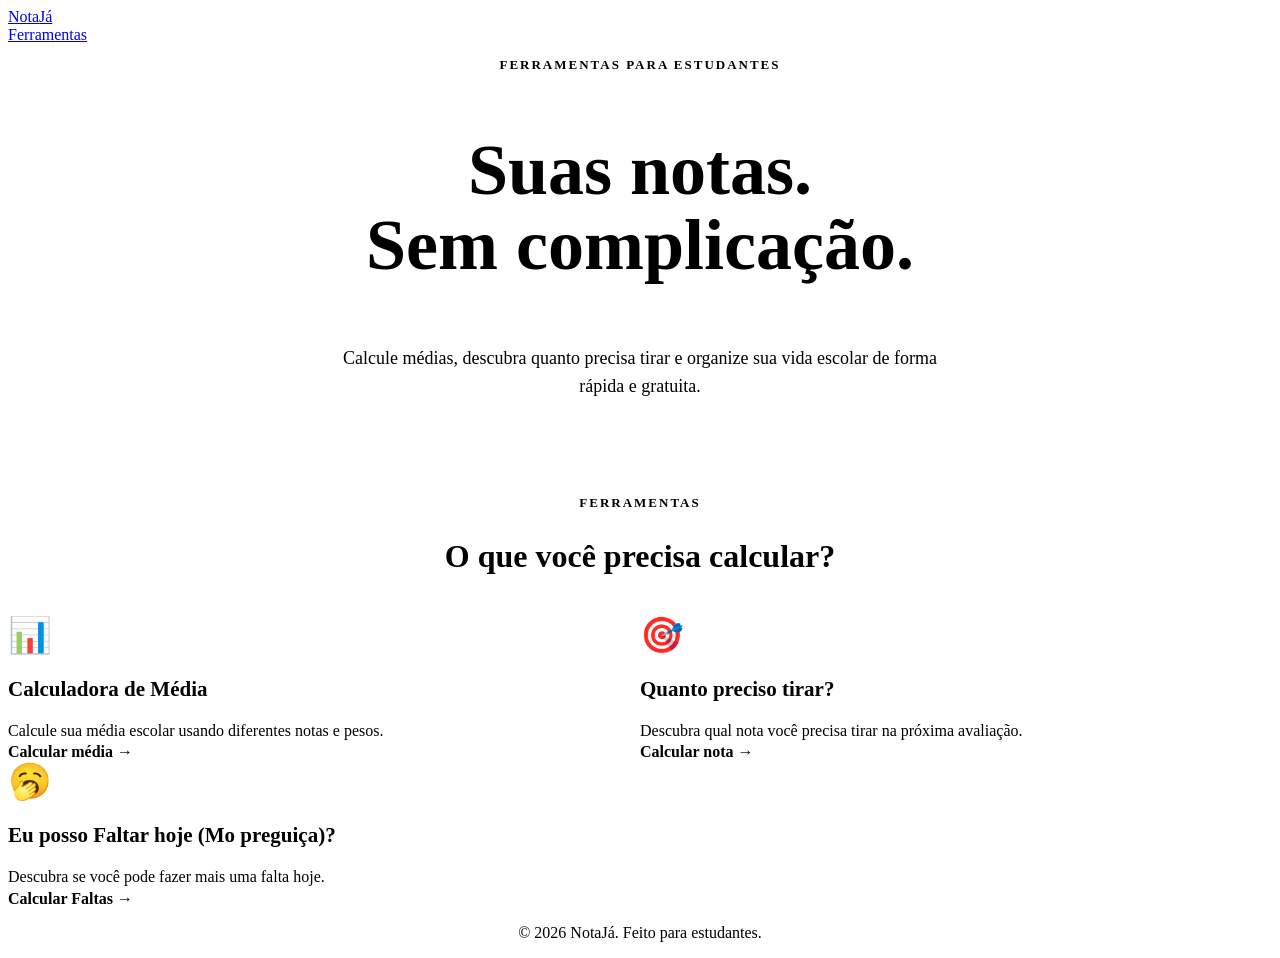
==== index.html @ c806bbd1 "Adicionando as Formas de calculo" ====
<!DOCTYPE html>
<html lang="pt-BR">

<head>

    <meta charset="UTF-8">

    <meta name="viewport" content="width=device-width, initial-scale=1.0">

    <meta name="description"
        content="NotaJá: ferramentas gratuitas para estudantes calcularem médias, descobrirem notas necessárias e acompanharem seu desempenho escolar.">

    <title>NotaJá | Calculadoras para Estudantes</title>

    <link rel="stylesheet" href="./css/global.css">
    <link rel="stylesheet" href="./CSS/home.css">

</head>

<body>

    <header class="cabecalho">

        <a href="index.html" class="logo">
            Nota<span>Já</span>
        </a>

        <nav>
            <a href="#ferramentas">Ferramentas</a>
        </nav>

    </header>


    <main>

        <section class="hero">

            <div class="hero-conteudo">

                <p class="subtitulo">
                    FERRAMENTAS PARA ESTUDANTES
                </p>

                <h1>
                    Suas notas.
                    <br>
                    <span>Sem complicação.</span>
                </h1>

                <p class="descricao">
                    Calcule médias, descubra quanto precisa tirar
                    e organize sua vida escolar de forma rápida e gratuita.
                </p>

                <a href="#ferramentas" class="botao-principal">
                    Ver ferramentas
                </a>

            </div>

        </section>


        <section id="ferramentas" class="ferramentas">

            <div class="titulo-secao">

                <p>FERRAMENTAS</p>

                <h2>
                    O que você precisa calcular?
                </h2>

            </div>


            <div class="cards">

                <a href="ferramentas/media.html" class="card">

                    <div class="icone">
                        📊
                    </div>

                    <h3>
                        Calculadora de Média
                    </h3>

                    <p>
                        Calcule sua média escolar usando
                        diferentes notas e pesos.
                    </p>

                    <span class="card-link">
                        Calcular média →
                    </span>

                </a>


                <a href="ferramentas/nota_necessaria.html" class="card">

                    <div class="icone">
                        🎯
                    </div>

                    <h3>
                        Quanto preciso tirar?
                    </h3>

                    <p>
                        Descubra qual nota você precisa
                        tirar na próxima avaliação.
                    </p>

                    <span class="card-link">
                        Calcular nota →
                    </span>

                </a>

                <a href="ferramentas/faltas.html" class="card">

                    <div class="icone">
                        🥱
                    </div>

                    <h3>
                        Eu posso Faltar hoje (Mo preguiça)?
                    </h3>

                    <p>
                        Descubra se você pode fazer mais uma falta hoje.
                    </p>

                    <span class="card-link">
                        Calcular Faltas →
                    </span>

                </a>

            </div>

        </section>

    </main>


    <footer class="rodape">

        <p>
            © 2026 NotaJá. Feito para estudantes.
        </p>

    </footer>


    <script src="js/home.js"></script>

</body>

</html>
---- CSS/home.css ----
/* =========================
   HERO
========================= */

.hero {
    padding: 80px var(--espaco-medio) 100px;

    text-align: center;
}


.hero-conteudo {
    max-width: 750px;

    margin: 0 auto;
}


.subtitulo {
    color: var(--cor-principal);

    font-size: 13px;

    font-weight: bold;

    letter-spacing: 2px;

    margin-bottom: 15px;
}


.hero h1 {
    font-size: clamp(42px, 7vw, 72px);

    line-height: 1.05;

    color: var(--cor-texto);
}


.hero h1 span {
    color: var(--cor-principal);
}


.hero .descricao {
    max-width: 600px;

    margin: 25px auto 35px;

    font-size: 18px;

    line-height: 1.6;

    color: var(--cor-texto-secundario);
}


/* =========================
   BOTÃO PRINCIPAL
========================= */

.botao-principal {
    display: inline-block;

    padding: 14px 25px;

    background: var(--cor-principal);

    color: white;

    text-decoration: none;

    border-radius: var(--raio-pequeno);

    font-weight: bold;

    transition: 0.2s;
}


.botao-principal:hover {
    background: var(--cor-principal-hover);

    transform: translateY(-2px);
}


/* =========================
   SEÇÃO DE FERRAMENTAS
========================= */

.ferramentas {
    max-width: var(--largura-site);

    margin: 0 auto;

    padding: 30px var(--espaco-medio) 100px;
}


.titulo-secao {
    text-align: center;

    margin-bottom: 40px;
}


.titulo-secao p {
    color: var(--cor-principal);

    font-size: 13px;

    font-weight: bold;

    letter-spacing: 2px;

    margin-bottom: 8px;
}


.titulo-secao h2 {
    font-size: 32px;

    color: var(--cor-texto);
}


/* =========================
   CARDS
========================= */

.cards {
    display: grid;

    grid-template-columns: repeat(2, 1fr);

    gap: var(--espaco-medio);
}


.card {
    padding: var(--espaco-grande);

    background: var(--cor-fundo-card);

    border: 1px solid var(--cor-borda);

    border-radius: var(--raio-medio);

    text-decoration: none;

    color: inherit;

    transition: 0.2s;
}


.card:hover {
    transform: translateY(-4px);

    box-shadow: var(--sombra-hover);
}


.icone {
    font-size: 35px;

    margin-bottom: var(--espaco-medio);
}


.card h3 {
    font-size: 21px;

    color: var(--cor-texto);

    margin-bottom: var(--espaco-pequeno);
}


.card p {
    color: var(--cor-texto-secundario);

    line-height: 1.6;

    margin-bottom: var(--espaco-medio);
}


.card-link {
    color: var(--cor-principal);

    font-weight: bold;
}


/* =========================
   RODAPÉ
========================= */

.rodape {
    padding: var(--espaco-grande) var(--espaco-medio);

    text-align: center;

    border-top: 1px solid var(--cor-borda);

    color: var(--cor-texto-secundario);
}


/* =========================
   RESPONSIVIDADE DA HOME
========================= */

@media (max-width: 650px) {

    .hero {
        padding-top: 50px;
    }

    .cards {
        grid-template-columns: 1fr;
    }

}
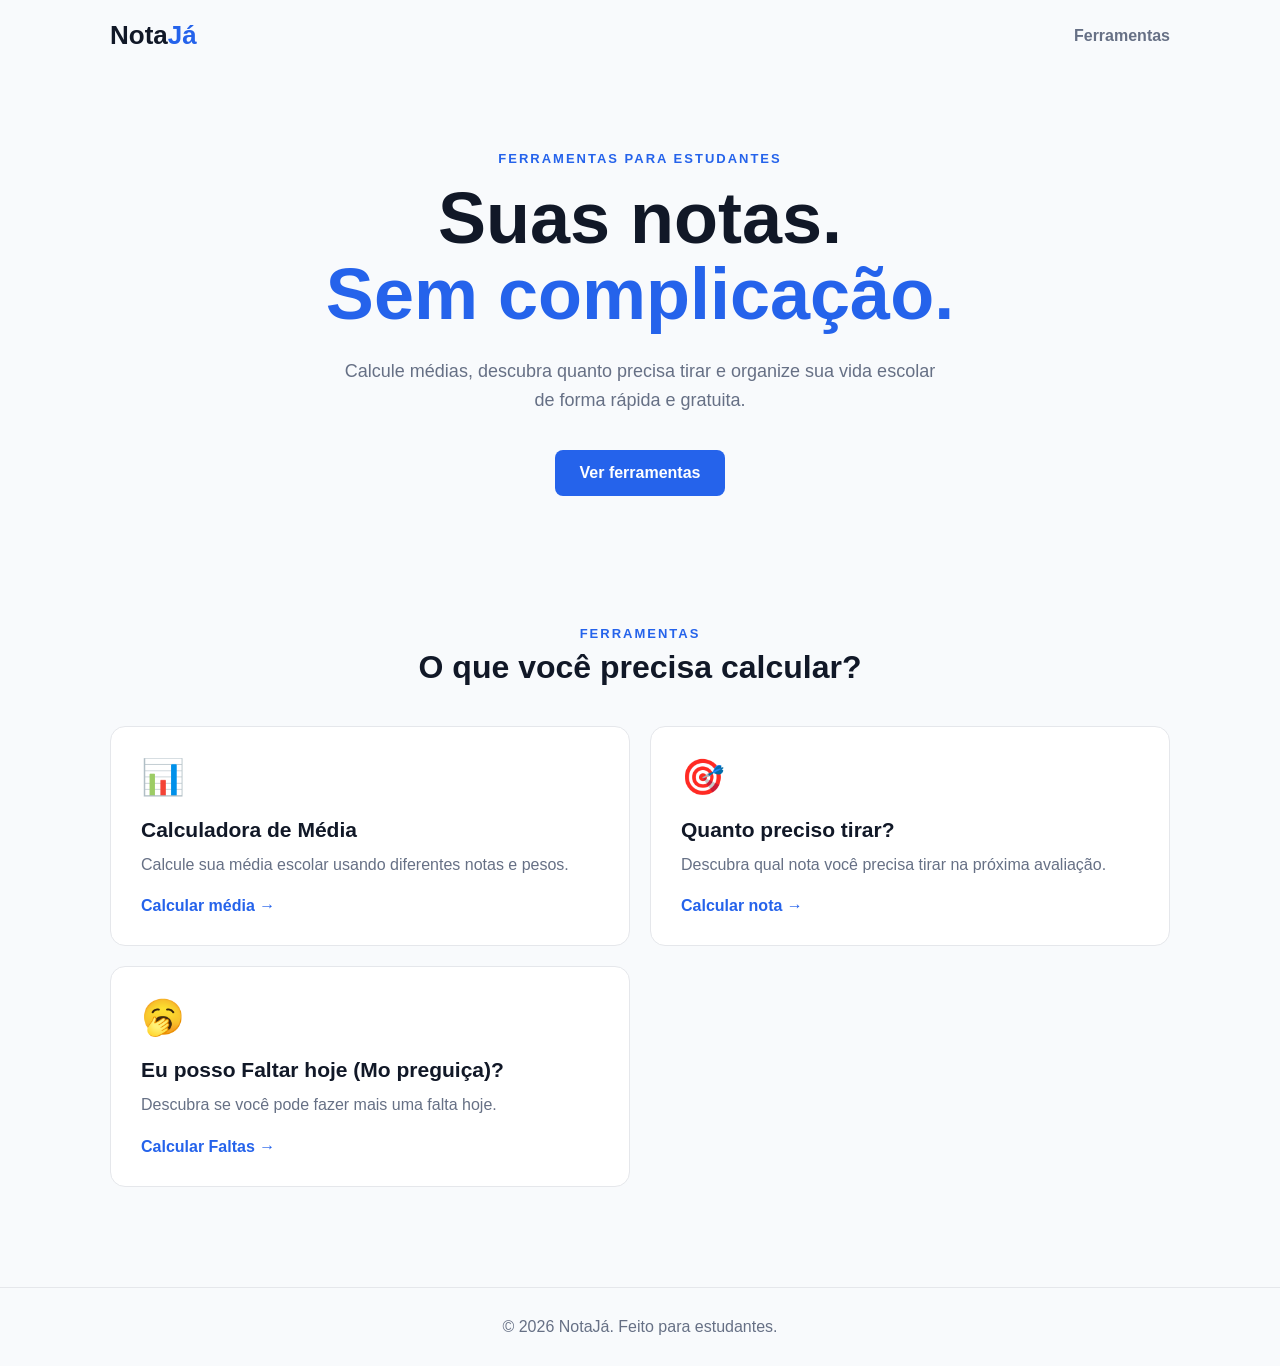
==== commit eed40496: "Arrumandos link, e adicionando tags" ====
--- a/index.html
+++ b/index.html
@@ -2,6 +2,22 @@
 <html lang="pt-BR">
 
 <head>
+
+    <!-- Google Analytics -->
+
+    <script async src="https://www.googletagmanager.com/gtag/js?id=G-QHRTS9RKL6"></script>
+
+    <script>
+        window.dataLayer = window.dataLayer || [];
+
+        function gtag() {
+            dataLayer.push(arguments);
+        }
+
+        gtag('js', new Date());
+
+        gtag('config', 'G-QHRTS9RKL6');
+    </script>
 
     <meta charset="UTF-8">
 
@@ -12,7 +28,7 @@
 
     <title>NotaJá | Calculadoras para Estudantes</title>
 
-    <link rel="stylesheet" href="./css/global.css">
+    <link rel="stylesheet" href="./CSS/global.css">
     <link rel="stylesheet" href="./CSS/home.css">
 
 </head>
--- a/CSS/global.css
+++ b/CSS/global.css
@@ -0,0 +1,516 @@
+/* =========================
+   VARIÁVEIS DO NOTAJÁ
+========================= */
+
+:root {
+
+    /* Cores */
+    --cor-principal: #2563eb;
+    --cor-principal-hover: #1d4ed8;
+
+    --cor-texto: #111827;
+    --cor-texto-secundario: #667085;
+
+    --cor-fundo: #f8fafc;
+    --cor-fundo-card: #ffffff;
+
+    --cor-borda: #e5e7eb;
+    --cor-input-borda: #d0d5dd;
+
+    --cor-sucesso: #16a34a;
+    --cor-erro: #dc2626;
+
+
+    /* Tipografia */
+    --fonte-principal: Arial, sans-serif;
+
+    --tamanho-texto: 16px;
+    --tamanho-texto-pequeno: 14px;
+    --tamanho-texto-grande: 20px;
+
+    --tamanho-logo: 26px;
+
+
+    /* Espaçamentos */
+    --espaco-pequeno: 10px;
+    --espaco-medio: 20px;
+    --espaco-grande: 30px;
+
+
+    /* Bordas */
+    --raio-pequeno: 8px;
+    --raio-medio: 15px;
+
+
+    /* Sombras */
+    --sombra-card: 0 5px 20px rgba(0, 0, 0, 0.08);
+    --sombra-hover: 0 10px 30px rgba(0, 0, 0, 0.08);
+
+
+    /* Larguras */
+    --largura-site: 1100px;
+    --largura-ferramenta: 500px;
+}
+
+
+/* =========================
+   RESET
+========================= */
+
+* {
+    margin: 0;
+    padding: 0;
+    box-sizing: border-box;
+}
+
+
+html {
+    scroll-behavior: smooth;
+}
+
+
+body {
+    font-family: var(--fonte-principal);
+
+    background: var(--cor-fundo);
+    color: var(--cor-texto);
+
+    min-height: 100vh;
+}
+
+
+button,
+input {
+    font-family: inherit;
+}
+
+
+/* =========================
+   HEADER
+========================= */
+
+.cabecalho {
+    width: 100%;
+    max-width: var(--largura-site);
+
+    margin: 0 auto;
+    padding: var(--espaco-medio);
+
+    display: flex;
+    justify-content: space-between;
+    align-items: center;
+}
+
+
+.logo {
+    text-decoration: none;
+
+    color: var(--cor-texto);
+
+    font-size: var(--tamanho-logo);
+    font-weight: 800;
+}
+
+
+.logo span {
+    color: var(--cor-principal);
+}
+
+
+.cabecalho nav a {
+    text-decoration: none;
+
+    color: var(--cor-texto-secundario);
+
+    font-weight: 600;
+
+    transition: 0.2s;
+}
+
+
+.cabecalho nav a:hover {
+    color: var(--cor-principal);
+}
+
+
+/* =========================
+   CONTAINER DAS FERRAMENTAS
+========================= */
+
+.container {
+    width: 100%;
+    max-width: var(--largura-ferramenta);
+
+    margin: 0 auto;
+
+    padding: 40px var(--espaco-medio);
+}
+
+
+.container h1 {
+    text-align: center;
+
+    margin-bottom: var(--espaco-pequeno);
+}
+
+
+.descricao {
+    text-align: center;
+
+    color: var(--cor-texto-secundario);
+
+    line-height: 1.5;
+
+    margin-bottom: 25px;
+}
+
+
+/* =========================
+   CARD DA CALCULADORA
+========================= */
+
+.calculadora {
+    background: var(--cor-fundo-card);
+
+    padding: var(--espaco-grande);
+
+    border-radius: var(--raio-medio);
+
+    box-shadow: var(--sombra-card);
+}
+
+
+/* =========================
+   CAMPOS DE NOTA
+========================= */
+
+.nota {
+    display: flex;
+
+    gap: var(--espaco-pequeno);
+
+    margin-bottom: var(--espaco-pequeno);
+}
+
+
+.nota input,
+.campo input {
+    width: 100%;
+
+    padding: 12px;
+
+    border: 1px solid var(--cor-input-borda);
+
+    border-radius: var(--raio-pequeno);
+
+    font-size: var(--tamanho-texto);
+
+    outline: none;
+}
+
+
+.nota input:focus,
+.campo input:focus {
+    border-color: var(--cor-principal);
+}
+
+
+/* =========================
+   BOTÕES DAS FERRAMENTAS
+========================= */
+
+.calculadora button {
+    width: 100%;
+
+    padding: 13px;
+
+    margin-top: var(--espaco-pequeno);
+
+    border: none;
+
+    border-radius: var(--raio-pequeno);
+
+    background: var(--cor-principal);
+
+    color: white;
+
+    font-size: var(--tamanho-texto);
+
+    font-weight: bold;
+
+    cursor: pointer;
+
+    transition: 0.2s;
+}
+
+
+.calculadora button:hover {
+    background: var(--cor-principal-hover);
+}
+
+
+/* =========================
+   RESULTADO
+========================= */
+
+#resultado {
+    margin-top: var(--espaco-medio);
+
+    text-align: center;
+
+    font-size: var(--tamanho-texto-grande);
+
+    line-height: 1.5;
+}
+
+
+/* =========================
+   LINK VOLTAR
+========================= */
+
+.voltar {
+    display: inline-block;
+
+    margin-top: var(--espaco-medio);
+
+    color: var(--cor-principal);
+
+    text-decoration: none;
+
+    font-weight: 600;
+
+    transition: 0.2s;
+}
+
+
+.voltar:hover {
+    color: var(--cor-principal-hover);
+
+    text-decoration: underline;
+}
+
+
+/* =========================
+   RESPONSIVIDADE GLOBAL
+========================= */
+
+@media (max-width: 650px) {
+
+    .cabecalho {
+        padding: 16px;
+    }
+
+    .cabecalho nav {
+        display: none;
+    }
+
+    .container {
+        padding: 30px 16px;
+    }
+
+    .calculadora {
+        padding: 20px;
+    }
+
+    .nota {
+        gap: 8px;
+    }
+
+    .nota input,
+    .campo input {
+        min-width: 0;
+        padding: 11px;
+    }
+
+    .calculadora button {
+        padding: 12px;
+    }
+
+}
+
+ /* =========================
+    CONTEÚDO INFORMATIVO
+ ========================= */
+
+.conteudo-seo {
+    margin-top: 50px;
+}
+
+
+.conteudo-seo h2 {
+    margin-top: 35px;
+    margin-bottom: 12px;
+
+    font-size: 24px;
+
+    color: var(--cor-texto);
+}
+
+
+.conteudo-seo h2:first-child {
+    margin-top: 0;
+}
+
+
+.conteudo-seo p {
+    margin-bottom: 15px;
+
+    color: var(--cor-texto-secundario);
+
+    line-height: 1.7;
+}
+
+
+.conteudo-seo ol,
+.conteudo-seo ul {
+    padding-left: 25px;
+
+    color: var(--cor-texto-secundario);
+
+    line-height: 1.8;
+}
+
+
+.conteudo-seo li {
+    margin-bottom: 5px;
+}
+
+/* =========================
+   OUTRAS FERRAMENTAS
+========================= */
+
+.outras-ferramentas {
+    margin-top: 50px;
+}
+
+.outras-ferramentas h2 {
+    margin-bottom: var(--espaco-medio);
+
+    font-size: 24px;
+}
+
+.links-ferramentas {
+    display: flex;
+    flex-direction: column;
+
+    gap: var(--espaco-pequeno);
+}
+
+.links-ferramentas a {
+    display: flex;
+    flex-direction: column;
+
+    gap: 5px;
+
+    padding: var(--espaco-medio);
+
+    background: var(--cor-fundo-card);
+
+    border: 1px solid var(--cor-borda);
+
+    border-radius: var(--raio-medio);
+
+    text-decoration: none;
+
+    transition: 0.2s;
+}
+
+.links-ferramentas a:hover {
+    transform: translateY(-2px);
+
+    box-shadow: var(--sombra-card);
+}
+
+.links-ferramentas strong {
+    color: var(--cor-texto);
+}
+
+.links-ferramentas span {
+    color: var(--cor-texto-secundario);
+
+    font-size: var(--tamanho-texto-pequeno);
+
+    line-height: 1.5;
+}
+
+/* =========================
+   RESULTADO EM CARD
+========================= */
+
+.resultado-card {
+    margin-top: var(--espaco-medio);
+
+    padding: var(--espaco-medio);
+
+    background: var(--cor-fundo);
+
+    border: 1px solid var(--cor-borda);
+
+    border-radius: var(--raio-medio);
+
+    text-align: center;
+}
+
+
+.resultado-card .resultado-titulo {
+    margin-bottom: 15px;
+
+    font-size: var(--tamanho-texto-pequeno);
+
+    font-weight: bold;
+
+    color: var(--cor-texto-secundario);
+
+    text-transform: uppercase;
+
+    letter-spacing: 1px;
+}
+
+
+.resultado-card .resultado-principal {
+    margin-bottom: 20px;
+
+    font-size: 28px;
+
+    font-weight: bold;
+
+    color: var(--cor-principal);
+}
+
+
+.resultado-info {
+    display: grid;
+
+    grid-template-columns: repeat(2, 1fr);
+
+    gap: var(--espaco-pequeno);
+}
+
+
+.resultado-info div {
+    padding: 12px;
+
+    background: var(--cor-fundo-card);
+
+    border: 1px solid var(--cor-borda);
+
+    border-radius: var(--raio-pequeno);
+}
+
+
+.resultado-info span {
+    display: block;
+
+    margin-bottom: 5px;
+
+    font-size: var(--tamanho-texto-pequeno);
+
+    color: var(--cor-texto-secundario);
+}
+
+
+.resultado-info strong {
+    font-size: 18px;
+
+    color: var(--cor-texto);
+}
